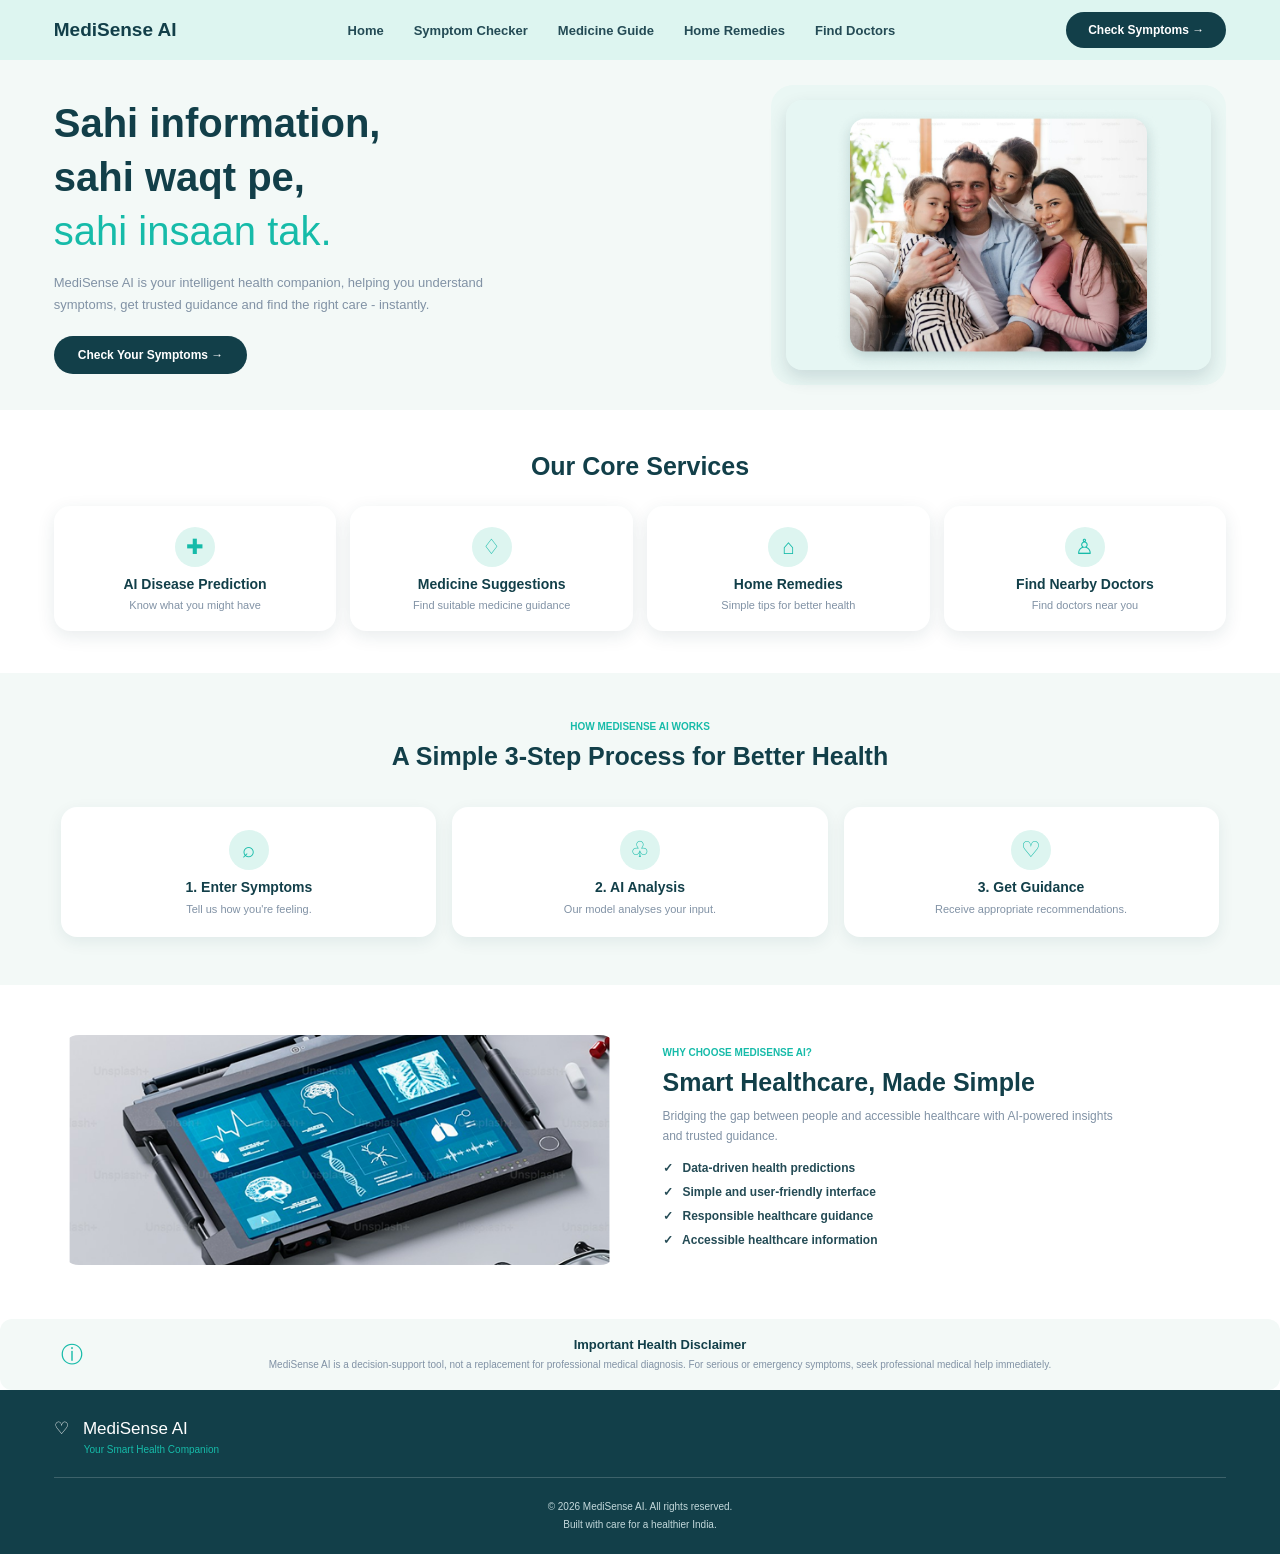
==== frontend/index.html @ 996c3f83 "Initial commit - MediSense AI" ====
<!DOCTYPE html>
<html lang="en">
<head>
    <meta charset="UTF-8">
    <meta name="viewport" content="width=device-width, initial-scale=1.0">

    <title>MediSense AI - Your Smart Health Companion</title>

    <!-- CSS -->
    <link rel="stylesheet" href="style.css">
</head>

<body>

    <!-- Navigation Bar -->
    <header>
        <nav>
            <div class="logo">
                MediSense AI
            </div>

   <ul class="nav-links">
    <li><a href="#home">Home</a></li>
    <li><a href="symptom-checker.html">Symptom Checker</a></li>
    <li><a href="medicine-guide.html">Medicine Guide</a></li>
    <li><a href="home-remedies.html">Home Remedies</a></li>
    <li><a href="find-doctors.html">Find Doctors</a></li>
</ul>

          <button class="nav-button"
        onclick="window.location.href='symptom-checker.html'">
    Check Symptoms →
</button>
        </nav>
    </header>

    <!-- Main Content -->
    <main>
     
<section class="hero" id="home">
    <div class="hero-content">
        <h1>
            Sahi information,<br>
            sahi waqt pe,<br>
            <span>sahi insaan tak.</span>
        </h1>

        <p>
            MediSense AI is your intelligent health companion,
            helping you understand symptoms, get trusted guidance
            and find the right care - instantly.
        </p>
<button class="primary-button"
        onclick="location.href='symptom-checker.html'">
    Check Your Symptoms →
</button>
    </div>

    <div class="hero-image">
        <img src="assets/hero-family.png" alt="Family sitting together">
    </div>
</section>

<!-- Core Services Section -->
<section class="services" id="services">

    <h2>Our Core Services</h2>

  <div class="services-container">

    <div class="service-card" id="disease-prediction-card"
         onclick="window.location.href='symptom-checker.html'">
        <div class="service-icon">✚</div>
        <h3>AI Disease Prediction</h3>
        <p>Know what you might have</p>
    </div>

    <div class="service-card" id="medicine-suggestions-card"
         onclick="window.location.href='medicine-guide.html'">
        <div class="service-icon">♢</div>
        <h3>Medicine Suggestions</h3>
        <p>Find suitable medicine guidance</p>
    </div>

    <div class="service-card" id="home-remedies-card"
         onclick="window.location.href='home-remedies.html'">
        <div class="service-icon">⌂</div>
        <h3>Home Remedies</h3>
        <p>Simple tips for better health</p>
    </div>

    <div class="service-card" id="find-doctors-card"
         onclick="window.location.href='find-doctors.html'">
        <div class="service-icon">♙</div>
        <h3>Find Nearby Doctors</h3>
        <p>Find doctors near you</p>
    </div>

</div>
</section>

<!-- How It Works Section -->
<section class="how-it-works">

    <div class="section-heading">
        <span>HOW MEDISENSE AI WORKS</span>
        <h2>A Simple 3-Step Process for Better Health</h2>
    </div>

    <div class="steps-container">

        <div class="step-card">
            <div class="step-icon">⌕</div>
            <h3>1. Enter Symptoms</h3>
            <p>Tell us how you're feeling.</p>
        </div>

        <div class="step-card">
            <div class="step-icon">♧</div>
            <h3>2. AI Analysis</h3>
            <p>Our model analyses your input.</p>
        </div>

        <div class="step-card">
            <div class="step-icon">♡</div>
            <h3>3. Get Guidance</h3>
            <p>Receive appropriate recommendations.</p>
        </div>

    </div>

</section>

<!-- Why Choose MediSense AI Section -->
<section class="why-choose">

    <div class="why-image">
        <img src="assets/healthcare-dashboard.png"
             alt="Smart healthcare dashboard">
    </div>

    <div class="why-content">

        <span>WHY CHOOSE MEDISENSE AI?</span>

        <h2>Smart Healthcare, Made Simple</h2>

        <p>
            Bridging the gap between people and accessible healthcare
            with AI-powered insights and trusted guidance.
        </p>

        <ul>
            <li>✓ &nbsp; Data-driven health predictions</li>
            <li>✓ &nbsp; Simple and user-friendly interface</li>
            <li>✓ &nbsp; Responsible healthcare guidance</li>
            <li>✓ &nbsp; Accessible healthcare information</li>
        </ul>

    </div>

</section>

<!-- Health Disclaimer -->
<section class="health-disclaimer">

    <div class="disclaimer-icon">ⓘ</div>

    <div class="disclaimer-content">
        <h3>Important Health Disclaimer</h3>
        <p>
            MediSense AI is a decision-support tool, not a replacement
            for professional medical diagnosis. For serious or emergency
            symptoms, seek professional medical help immediately.
        </p>
    </div>

</section>

    </main>

    <!-- Footer -->
  
<!-- Footer -->
<footer class="site-footer">

    <div class="footer-brand">
        <h3>♡ &nbsp; MediSense AI</h3>
        <p>Your Smart Health Companion</p>
    </div>

    <div class="footer-bottom">
        <p>© 2026 MediSense AI. All rights reserved.</p>
        <p>Built with care for a healthier India.</p>
    </div>

</footer>


    <!-- JavaScript -->
    <script src="script.js"></script>

</body>
</html>
---- frontend/style.css ----
/* ==============================
   1. GLOBAL STYLES
================================ */

* {
    margin: 0;
    padding: 0;
    box-sizing: border-box;
}

:root {
    --primary: #123f49;
    --secondary: #16bba9;
    --mint: #ddf5f0;
    --light-bg: #f3f9f7;
    --white: #ffffff;
    --text: #244b55;
    --muted: #8192a5;
}

html {
    scroll-behavior: smooth;
}

body {
    font-family: Arial, Helvetica, sans-serif;
    color: var(--text);
    background: var(--white);
}

a {
    text-decoration: none;
    color: inherit;
}

button {
    border: none;
    cursor: pointer;
    font-family: inherit;
}

/* ==============================
   2. NAVIGATION BAR
================================ */

header {
    width: 100%;
    background: var(--mint);
}

nav {
    min-height: 60px;
    padding: 0 4.2%;
    display: flex;
    align-items: center;
    justify-content: space-between;
    gap: 25px;
}

.logo {
    color: var(--primary);
    font-size: 19px;
    font-weight: 700;
    white-space: nowrap;
}

.nav-links {
    display: flex;
    align-items: center;
    gap: 30px;
    list-style: none;
}

.nav-links a {
    font-size: 13px;
    font-weight: 600;
    transition: color 0.2s ease;
}

.nav-links a:hover {
    color: var(--secondary);
}

.nav-button {
    background: var(--primary);
    color: var(--white);
    padding: 11px 22px;
    border-radius: 30px;
    font-size: 12px;
    font-weight: 600;
    white-space: nowrap;
    transition: background 0.2s ease;
}

.nav-button:hover {
    background: var(--secondary);
}

/* ==============================
   3. HERO SECTION
================================ */

.hero {
    min-height: 345px;
    padding: 25px 4.2%;
    background: var(--light-bg);
    display: flex;
    align-items: center;
    justify-content: space-between;
    gap: 45px;
}

.hero-content {
    flex: 1;
    max-width: 510px;
}

.hero-content h1 {
    color: var(--primary);
    font-size: 40px;
    line-height: 1.35;
    font-weight: 700;
    margin-bottom: 14px;
}

.hero-content h1 span {
    color: var(--secondary);
    font-weight: 500;
}

.hero-content p {
    color: var(--muted);
    font-size: 13px;
    line-height: 1.7;
    max-width: 440px;
    margin-bottom: 20px;
}

.primary-button {
    background: var(--primary);
    color: var(--white);
    padding: 12px 24px;
    border-radius: 30px;
    font-size: 12px;
    font-weight: 600;
    transition: background 0.2s ease;
}

.primary-button:hover {
    background: var(--secondary);
}

.hero-image {
    flex: 1;
    max-width: 455px;
    height: 300px;
    padding: 15px;
    background: #eaf7f4;
    border-radius: 22px;
    display: flex;
    align-items: center;
    justify-content: center;
}

.hero-image img {
    width: 100%;
    height: 100%;
    object-fit: cover;
    border-radius: 16px;
    box-shadow: 0 8px 18px rgba(18, 63, 73, 0.15);
}

/* ==============================
   4. CORE SERVICES SECTION
================================ */

.services {
    padding: 42px 4.2%;
    background: var(--white);
    text-align: center;
}

.services h2 {
    color: var(--primary);
    font-size: 25px;
    font-weight: 600;
    margin-bottom: 25px;
}

.services-container {
    display: grid;
    grid-template-columns: repeat(4, 1fr);
    gap: 14px;
}

.service-card {
    min-height: 125px;
    padding: 20px 12px;
    background: var(--white);
    border-radius: 16px;
    box-shadow: 0 5px 18px rgba(18, 63, 73, 0.10);
    display: flex;
    flex-direction: column;
    align-items: center;
    justify-content: center;
    transition: transform 0.2s ease, box-shadow 0.2s ease;
}

.service-card:hover {
    transform: translateY(-4px);
    box-shadow: 0 8px 22px rgba(18, 63, 73, 0.15);
}

.service-icon {
    width: 40px;
    height: 40px;
    margin-bottom: 9px;
    border-radius: 50%;
    background: var(--mint);
    color: var(--secondary);
    display: flex;
    align-items: center;
    justify-content: center;
    font-size: 21px;
}

.service-card h3 {
    color: var(--primary);
    font-size: 14px;
    font-weight: 600;
    margin-bottom: 7px;
}

.service-card p {
    color: var(--muted);
    font-size: 11px;
}

/* ==============================
   5. HOW IT WORKS SECTION
================================ */

.how-it-works {
    padding: 48px 4.8%;
    background: var(--light-bg);
    text-align: center;
}

.section-heading span {
    display: block;
    color: var(--secondary);
    font-size: 10px;
    font-weight: 700;
    margin-bottom: 10px;
}

.section-heading h2 {
    color: var(--primary);
    font-size: 25px;
    font-weight: 600;
    margin-bottom: 36px;
}

.steps-container {
    display: grid;
    grid-template-columns: repeat(3, 1fr);
    gap: 16px;
}

.step-card {
    min-height: 130px;
    padding: 22px 15px;
    background: var(--white);
    border-radius: 16px;
    box-shadow: 0 5px 16px rgba(18, 63, 73, 0.08);
    display: flex;
    flex-direction: column;
    align-items: center;
    justify-content: center;
}

.step-icon {
    width: 40px;
    height: 40px;
    margin-bottom: 9px;
    border-radius: 50%;
    background: var(--mint);
    color: var(--secondary);
    display: flex;
    align-items: center;
    justify-content: center;
    font-size: 22px;
}

.step-card h3 {
    color: var(--primary);
    font-size: 14px;
    font-weight: 600;
    margin-bottom: 8px;
}

.step-card p {
    color: var(--muted);
    font-size: 11px;
}

/* ==============================
   6. WHY CHOOSE MEDISENSE AI
================================ */

.why-choose {
    padding: 50px 4.8%;
    background: var(--white);
    display: flex;
    align-items: center;
    justify-content: space-between;
    gap: 45px;
}

.why-image {
    flex: 1;
    min-width: 0;
}

.why-image img {
    width: 100%;
    height: 230px;
    object-fit: cover;
    border-radius: 18px;
}

.why-content {
    flex: 1;
}

.why-content > span {
    display: block;
    color: var(--secondary);
    font-size: 10px;
    font-weight: 700;
    margin-bottom: 10px;
}

.why-content h2 {
    color: var(--primary);
    font-size: 25px;
    font-weight: 600;
    margin-bottom: 10px;
}

.why-content p {
    color: var(--muted);
    font-size: 12px;
    line-height: 1.6;
    margin-bottom: 15px;
    max-width: 470px;
}

.why-content ul {
    list-style: none;
}

.why-content li {
    color: var(--text);
    font-size: 12px;
    font-weight: 600;
    margin-bottom: 10px;
}

/* ==============================
   7. HEALTH DISCLAIMER
================================ */

.health-disclaimer {
    padding: 18px 4.8%;
    background: var(--light-bg);
    border-radius: 12px;
    display: flex;
    align-items: center;
    gap: 18px;
}

.disclaimer-icon {
    color: var(--secondary);
    font-size: 22px;
}

.disclaimer-content {
    flex: 1;
    text-align: center;
}

.disclaimer-content h3 {
    color: var(--primary);
    font-size: 13px;
    margin-bottom: 5px;
}

.disclaimer-content p {
    color: var(--muted);
    font-size: 10px;
    line-height: 1.5;
}

/* ==============================
   8. FOOTER
================================ */

.site-footer {
    background: var(--primary);
    color: var(--white);
    padding: 28px 4.2% 20px;
}

.footer-brand h3 {
    font-size: 17px;
    font-weight: 500;
    margin-bottom: 5px;
}

.footer-brand p {
    color: var(--secondary);
    font-size: 10px;
    margin-left: 30px;
}

.footer-bottom {
    border-top: 1px solid rgba(255, 255, 255, 0.18);
    margin-top: 22px;
    padding-top: 20px;
    text-align: center;
}

.footer-bottom p {
    color: #c4d9dc;
    font-size: 10px;
    line-height: 1.8;
}

/* =================================
   9. SYMPTOM CHECKER PAGE
================================= */

.symptom-heading {
    background: var(--light-bg);
    text-align: center;
    padding: 38px 20px 35px;
}

.symptom-heading > span {
    color: var(--secondary);
    font-size: 11px;
    font-weight: 700;
}

.symptom-heading h1 {
    color: var(--primary);
    font-size: 32px;
    margin: 12px 0;
}

.symptom-heading p {
    color: var(--muted);
    font-size: 14px;
    line-height: 1.5;
    max-width: 600px;
    margin: auto;
}

.symptom-form-section {
    background: var(--light-bg);
    padding: 0 20px 25px;
}

.symptom-form-card {
    max-width: 740px;
    margin: auto;
    padding: 28px 26px 25px;
    background: var(--white);
    border-radius: 18px;
    box-shadow: 0 5px 25px rgba(18, 63, 73, 0.08);
    text-align: center;
}

.symptom-form-card > h2,
.symptom-selection > h2 {
    color: var(--primary);
    font-size: 19px;
}

.form-description {
    color: var(--muted);
    font-size: 12px;
    margin: 18px 0 28px;
}

.personal-details {
    display: grid;
    grid-template-columns: 1fr 1fr;
    gap: 25px;
    text-align: left;
}

.form-group label {
    display: block;
    color: var(--text);
    font-size: 12px;
    margin-bottom: 8px;
}

.form-group input,
.form-group select {
    width: 100%;
    height: 42px;
    padding: 0 15px;
    border: 1px solid #d7e5e2;
    border-radius: 18px;
    outline: none;
    color: var(--text);
    background: white;
    font-family: inherit;
    font-size: 12px;
}

.form-group input:focus,
.form-group select:focus,
.symptom-search input:focus {
    border-color: var(--secondary);
}

.symptom-selection {
    margin-top: 35px;
}

.symptom-selection .form-description {
    margin: 18px 0;
}

.symptom-search {
    height: 43px;
    border: 1px solid #d7e5e2;
    border-radius: 10px;
    display: flex;
    align-items: center;
    padding: 0 18px;
    gap: 12px;
    color: var(--muted);
}

.symptom-search span {
    font-size: 22px;
}

.symptom-search input {
    flex: 1;
    min-width: 0;
    border: none;
    outline: none;
    font-family: inherit;
    font-size: 12px;
    color: var(--text);
}

.symptom-selection h3,
.duration-section h3,
.severity-section h3 {
    color: var(--text);
    font-size: 12px;
    margin: 20px 0;
}

.common-symptoms,
.selected-symptoms {
    display: flex;
    justify-content: center;
    align-items: center;
    flex-wrap: wrap;
    gap: 9px;
}

.symptom-chip,
.selected-chip {
    padding: 8px 13px;
    border: 1px solid var(--mint);
    border-radius: 25px;
    background: white;
    color: var(--text);
    font-size: 11px;
}

.symptom-chip:hover {
    border-color: var(--secondary);
    color: var(--secondary);
}

.selected-chip {
    border: 1.5px solid var(--secondary);
    display: flex;
    align-items: center;
    gap: 10px;
}

.selected-chip button {
    background: transparent;
    font-size: 16px;
    color: var(--primary);
}

.empty-selection {
    color: var(--muted);
    font-size: 11px;
}

.duration-section {
    margin-top: 22px;
}

.duration-options {
    display: flex;
    justify-content: center;
    flex-wrap: wrap;
    gap: 8px;
}

.duration-options input,
.severity-options input {
    position: absolute;
    opacity: 0;
    pointer-events: none;
}

.duration-options span {
    display: block;
    padding: 10px 13px;
    border: 1px solid #d7e5e2;
    border-radius: 9px;
    color: var(--text);
    font-size: 11px;
    cursor: pointer;
}

.duration-options input:checked + span {
    border-color: var(--secondary);
    background: var(--mint);
}

.severity-section {
    margin-top: 20px;
}

.severity-options {
    display: grid;
    grid-template-columns: repeat(3, 1fr);
    gap: 15px;
}

.severity-card {
    min-height: 65px;
    border-radius: 11px;
    display: flex;
    flex-direction: column;
    justify-content: center;
    align-items: center;
    gap: 5px;
    cursor: pointer;
    border: 2px solid transparent;
}

.severity-card span {
    color: #627990;
    font-size: 16px;
    font-weight: 600;
}

.severity-card small {
    font-size: 12px;
}

.mild {
    background: #eaf6e9;
}

.mild small {
    color: #16bba9;
}

.moderate {
    background: #faf4dc;
}

.moderate small {
    color: #ed9200;
}

.severe {
    background: #f8d5d9;
}

.severe small {
    color: #ed2525;
}

.severity-card:has(input:checked) {
    border-color: var(--secondary);
}

.analyze-button {
    width: 100%;
    margin-top: 20px;
    padding: 14px;
    border-radius: 22px;
    background: var(--primary);
    color: white;
    font-size: 12px;
    font-weight: 600;
}

.analyze-button:hover {
    background: var(--secondary);
}

.analyze-button small {
    display: block;
    margin-top: 8px;
    font-size: 10px;
    font-weight: 400;
}

.symptom-disclaimer {
    padding: 17px 5%;
    background: var(--mint);
    display: flex;
    align-items: center;
    justify-content: center;
    gap: 13px;
}

.symptom-disclaimer span {
    color: var(--secondary);
    font-size: 19px;
}

.symptom-disclaimer p {
    color: var(--muted);
    font-size: 11px;
    line-height: 1.5;
    text-align: center;
}

/* Responsive layout */

@media (max-width: 700px) {

    .symptom-heading h1 {
        font-size: 25px;
    }

    .personal-details {
        grid-template-columns: 1fr;
        gap: 16px;
    }

    .symptom-form-card {
        padding: 25px 16px;
    }

    .severity-options {
        grid-template-columns: 1fr;
        gap: 10px;
    }

    .duration-options {
        gap: 7px;
    }

    .symptom-disclaimer {
        align-items: flex-start;
    }
}

/* Selected symptom chips */

.selected-chip {
    background: #ffffff;
    border: 1.5px solid #00bfa6;
    border-radius: 25px;
    padding: 10px 16px;
    margin: 6px;
    color: #123f49;
    cursor: pointer;
    font-size: 14px;
}

.selected-chip span {
    margin-left: 8px;
    font-size: 18px;
}

/* Search results */

.search-results {
    display: flex;
    flex-wrap: wrap;
    gap: 8px;
    margin-top: 10px;
}

.search-result {
    background: #ffffff;
    border: 1px solid #d5e8e5;
    border-radius: 20px;
    padding: 9px 15px;
    color: #123f49;
    cursor: pointer;
}

.selected-chip:hover,
.search-result:hover {
    border-color: #00bfa6;
    background: #e8f8f5;
}

/* ----------------------------------
   Follow-up Questions
---------------------------------- */

.follow-up-section {
    width: 100%;
    max-width: 650px;
    margin: 30px auto;
    padding: 20px;
    text-align: left;
}

.follow-up-section h3 {
    text-align: center;
    color: var(--primary);
    margin-bottom: 15px;
}

.follow-up-section .form-description {
    text-align: center;
    margin-bottom: 25px;
}

#follow-up-questions {
    display: flex;
    flex-direction: column;
    gap: 22px;
}

.followup-question {
    display: flex;
    flex-direction: column;
    align-items: stretch;
    gap: 10px;
    width: 100%;
}

.followup-question label {
    display: block;
    color: var(--text);
    font-weight: 600;
    font-size: 15px;
}

.followup-question select {
    width: 100%;
    max-width: 100%;
    padding: 12px;
    border: 1px solid #d5e5e2;
    border-radius: 10px;
    background: var(--white);
    color: var(--text);
    font-family: inherit;
    font-size: 14px;
}

.followup-question select[multiple] {
    min-height: 130px;
}

.followup-question input[type="range"] {
    width: 100%;
    accent-color: var(--secondary);
    cursor: pointer;
}

.followup-question span {
    color: var(--primary);
    font-weight: 600;
    font-size: 14px;
}

/* Searchable location multi-select */

.searchable-multiselect {
    width: 100%;
}

.location-search {
    width: 100%;
    height: 42px;
    padding: 0 14px;
    border: 1px solid #d5e5e2;
    border-radius: 10px;
    outline: none;
    color: var(--text);
    font-family: inherit;
    font-size: 13px;
}

.location-search:focus {
    border-color: var(--secondary);
}

.location-options {
    max-height: 180px;
    overflow-y: auto;
    margin-top: 8px;
    padding: 8px;
    border: 1px solid #d5e5e2;
    border-radius: 10px;
    background: var(--white);
}

.location-option {
    display: flex;
    align-items: center;
    gap: 10px;
    padding: 8px;
    border-radius: 6px;
    cursor: pointer;
    color: var(--text);
    font-size: 13px;
    font-weight: 400;
}

.location-option:hover {
    background: var(--mint);
}

.location-option input {
    accent-color: var(--secondary);
    cursor: pointer;
}
/* =========================================
   Searchable multi-select follow-up styling
========================================= */

.searchable-multiselect {
    width: 100%;
    margin-top: 12px;
}

.searchable-multiselect input[type="text"] {
    width: 100%;
    padding: 12px 14px;
    border: 1px solid #d5e2e0;
    border-radius: 8px;
    outline: none;
    font-size: 14px;
    background: #ffffff;
    color: #244b55;
    box-sizing: border-box;
}

.searchable-multiselect input[type="text"]:focus {
    border-color: #16bba9;
    box-shadow: 0 0 0 3px rgba(22, 187, 169, 0.12);
}

.multiselect-options {
    max-height: 180px;
    overflow-y: auto;
    margin-top: 8px;
    padding: 8px;
    border: 1px solid #d5e2e0;
    border-radius: 8px;
    background: #ffffff;
}

.multiselect-option {
    display: flex;
    align-items: center;
    gap: 10px;
    padding: 9px 10px;
    border-radius: 6px;
    cursor: pointer;
    font-size: 14px;
    color: #244b55;
}

.multiselect-option:hover {
    background: #f3f9f7;
}

.multiselect-option input[type="checkbox"] {
    width: 16px;
    height: 16px;
    accent-color: #16bba9;
    cursor: pointer;
    flex-shrink: 0;
}

.followup-question {
    margin-bottom: 24px;
}

.followup-question > label {
    display: block;
    margin-bottom: 10px;
    font-weight: 600;
    color: #123f49;
}

.numeric-followup {
    margin-top: 12px;
}

.numeric-followup input[type="range"] {
    width: 100%;
    accent-color: #16bba9;
}

.range-value {
    font-size: 14px;
    color: #244b55;
    margin-top: 8px;
}

.range-scale {
    display: flex;
    justify-content: space-between;
    font-size: 12px;
    color: #8192a5;
}

.follow-up-section {
    margin-top: 24px;
}

/* =========================================
   MEDISENSE AI - EMERGENCY SAFETY CHECK
========================================= */

.emergency-safety-section {
    width: 100%;
    max-width: 650px;
    margin: 30px auto;
    padding: 25px;
    background: #f3f9f7;
    border: 1px solid #d7eae5;
    border-radius: 18px;
    text-align: left;
    box-shadow: 0 5px 20px rgba(18, 63, 73, 0.07);
}

.emergency-safety-section > h3 {
    color: #123f49;
    font-size: 19px;
    margin-bottom: 10px;
    text-align: left;
}

.emergency-safety-section > .form-description {
    color: #8192a5;
    font-size: 12px;
    line-height: 1.6;
    margin: 0 0 22px;
    text-align: left;
}

#emergency-safety-questions {
    display: flex;
    flex-direction: column;
    gap: 14px;
}

/* Individual question cards */
#emergency-safety-questions > div {
    padding: 17px;
    background: #ffffff;
    border: 1px solid #e0ece9;
    border-radius: 12px;
    transition: border-color 0.2s ease,
                box-shadow 0.2s ease;
}

#emergency-safety-questions > div:hover {
    border-color: #16bba9;
    box-shadow: 0 4px 12px rgba(18, 63, 73, 0.06);
}

/* Question text */
#emergency-safety-questions p {
    color: #244b55;
    font-size: 13px;
    font-weight: 600;
    line-height: 1.6;
    margin-bottom: 13px;
}

/* Yes / No options container */
#emergency-safety-questions > div > div {
    display: flex;
    gap: 12px;
    flex-wrap: wrap;
}

/* Radio option labels */
#emergency-safety-questions label {
    display: inline-flex;
    align-items: center;
    gap: 7px;
    min-width: 85px;
    padding: 9px 16px;
    border: 1px solid #d7e5e2;
    border-radius: 9px;
    background: #ffffff;
    color: #244b55;
    font-size: 12px;
    cursor: pointer;
    transition: all 0.2s ease;
}

#emergency-safety-questions label:hover {
    border-color: #16bba9;
    background: #f3f9f7;
}

#emergency-safety-questions input[type="radio"] {
    accent-color: #16bba9;
    cursor: pointer;
}

/* Emergency warning panel */
#emergency-warning {
    margin-top: 20px;
    padding: 17px;
    border: 1px solid #f0c5bd;
    border-left: 4px solid #d9534f;
    border-radius: 10px;
    background: #fff3f1;
    text-align: left;
}

#emergency-warning h3 {
    color: #b8322a;
    font-size: 15px;
    margin-bottom: 8px;
}

#emergency-warning p {
    color: #78433e;
    font-size: 12px;
    line-height: 1.7;
}

#emergency-warning[hidden],
.emergency-safety-section[hidden] {
    display: none !important;
}

/* Mobile responsive */
@media (max-width: 700px) {
    .emergency-safety-section {
        padding: 18px 14px;
        margin: 22px auto;
    }

    #emergency-safety-questions > div {
        padding: 14px;
    }

    #emergency-safety-questions > div > div {
        gap: 8px;
    }

    #emergency-safety-questions label {
        flex: 1;
        justify-content: center;
    }
}
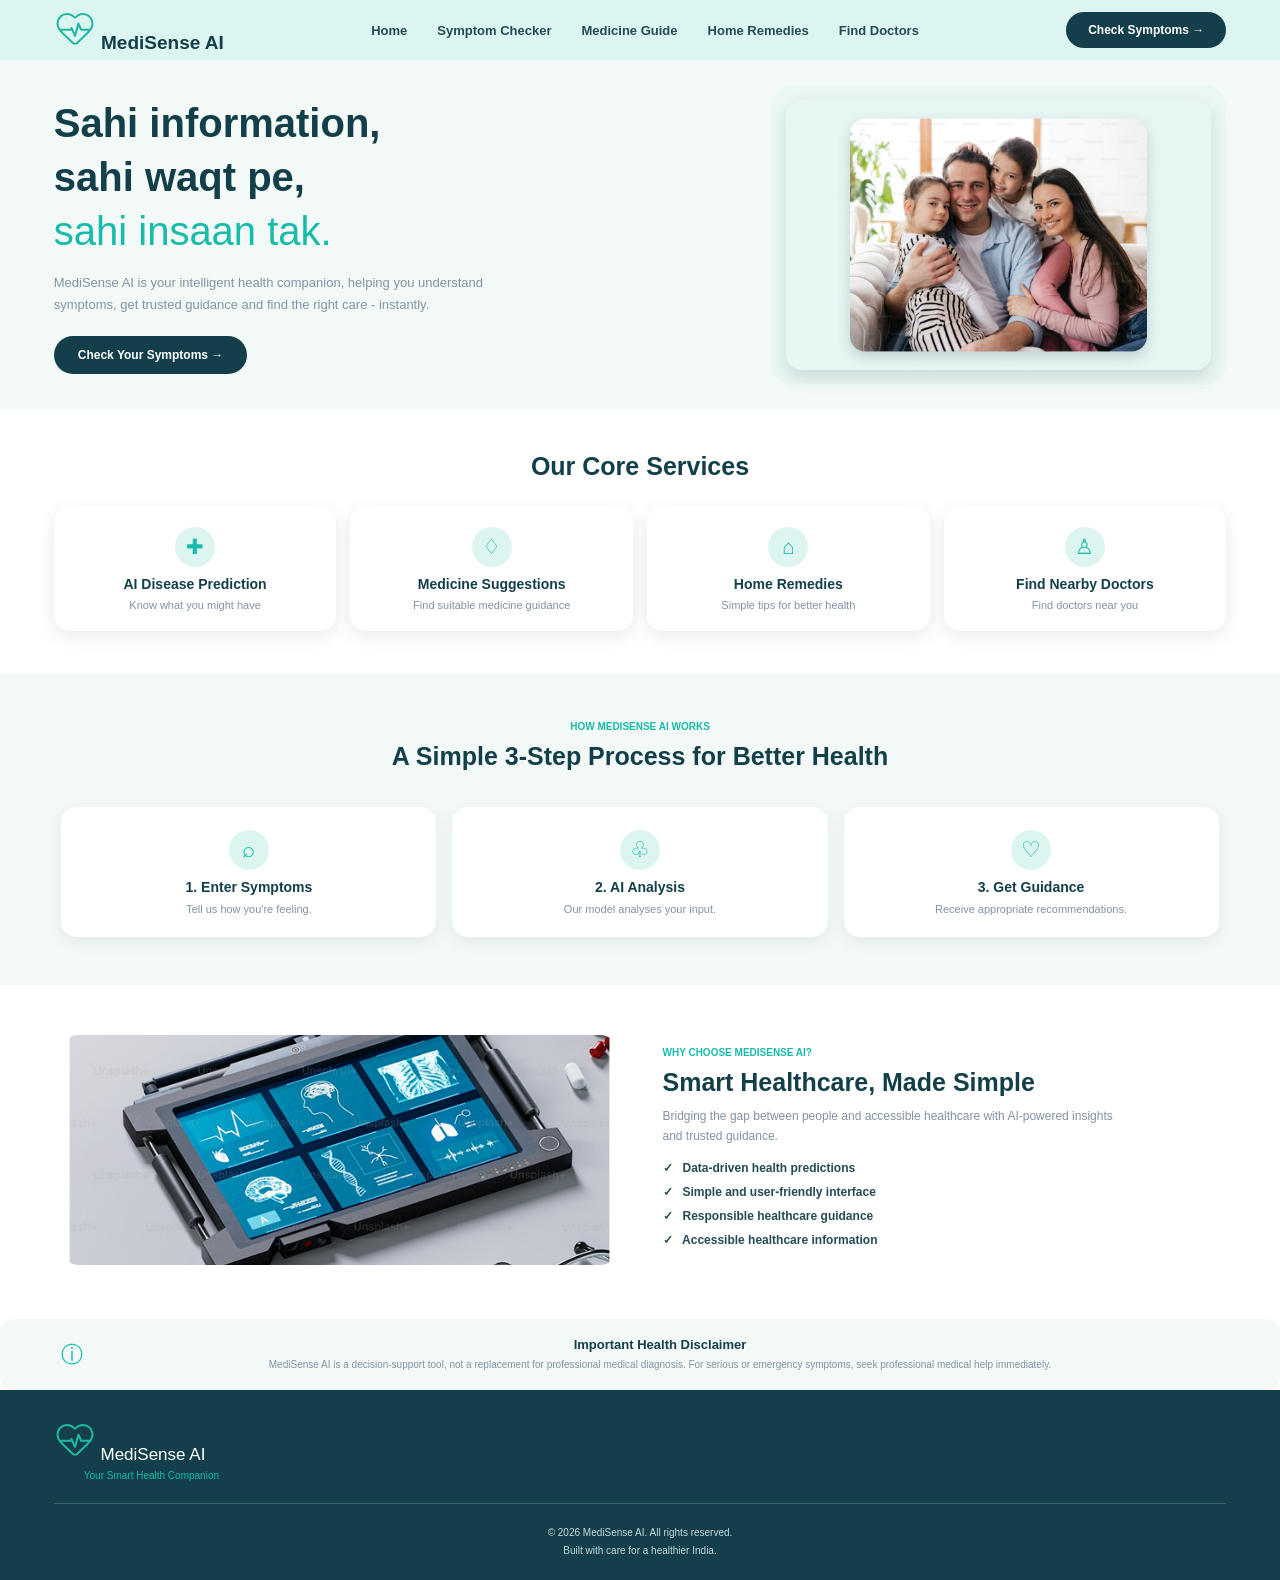
==== commit 52dd8d13: "Complete MediSense AI frontend and navigation updates" ====
--- a/frontend/index.html
+++ b/frontend/index.html
@@ -16,9 +16,14 @@
     <!-- Navigation Bar -->
     <header>
         <nav>
-            <div class="logo">
-                MediSense AI
-            </div>
+           <div class="logo">
+    <img
+        src="assets/medisense-logo.svg"
+        alt="MediSense AI Logo"
+        class="logo-image"
+    >
+    <span>MediSense AI</span>
+</div>
 
    <ul class="nav-links">
     <li><a href="#home">Home</a></li>
@@ -185,10 +190,17 @@
 <!-- Footer -->
 <footer class="site-footer">
 
-    <div class="footer-brand">
-        <h3>♡ &nbsp; MediSense AI</h3>
-        <p>Your Smart Health Companion</p>
-    </div>
+   <div class="footer-brand">
+    <h3>
+        <img
+            src="assets/medisense-logo.svg"
+            alt="MediSense AI Logo"
+            class="logo-image"
+        >
+        MediSense AI
+    </h3>
+    <p>Your Smart Health Companion</p>
+</div>
 
     <div class="footer-bottom">
         <p>© 2026 MediSense AI. All rights reserved.</p>
--- a/frontend/style.css
+++ b/frontend/style.css
@@ -1183,3 +1183,9 @@
         justify-content: center;
     }
 }
+.logo-image {
+    width: 42px;
+    height: 42px;
+    object-fit: contain;
+    flex-shrink: 0;
+}
